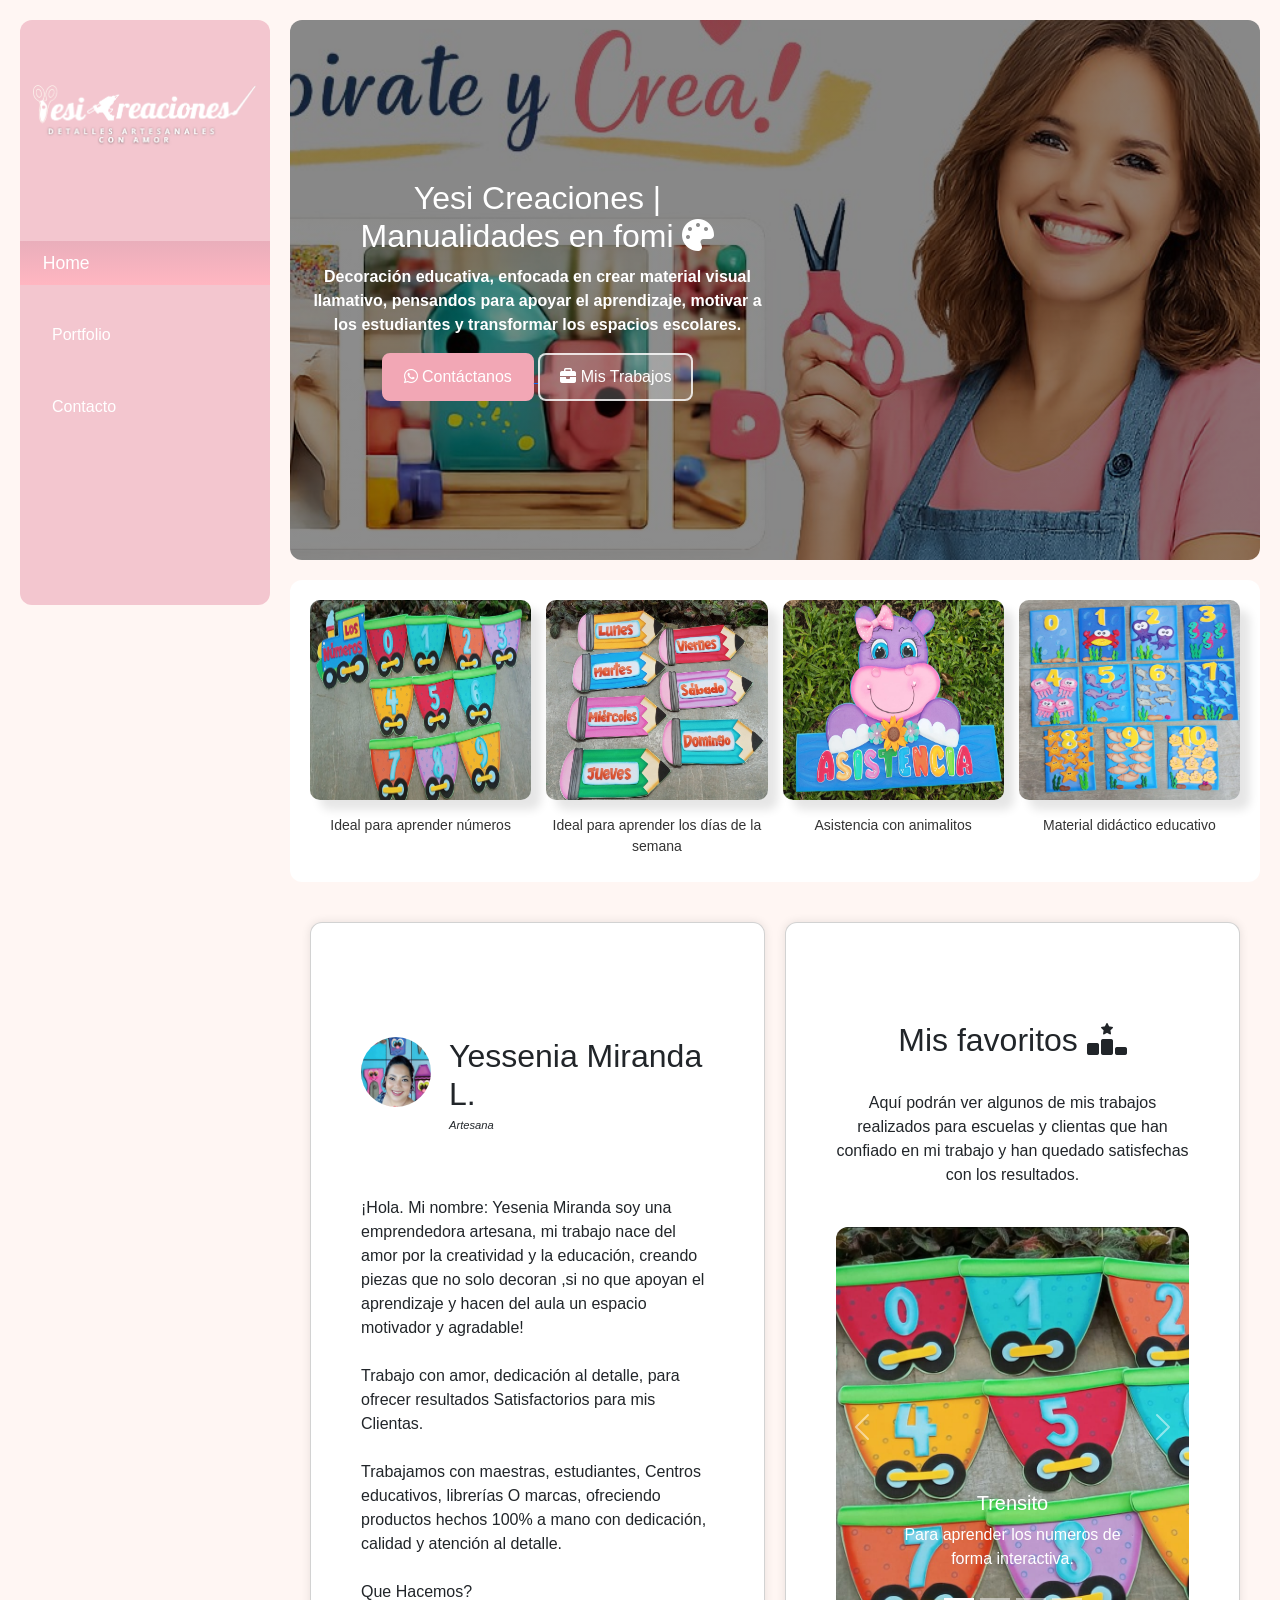
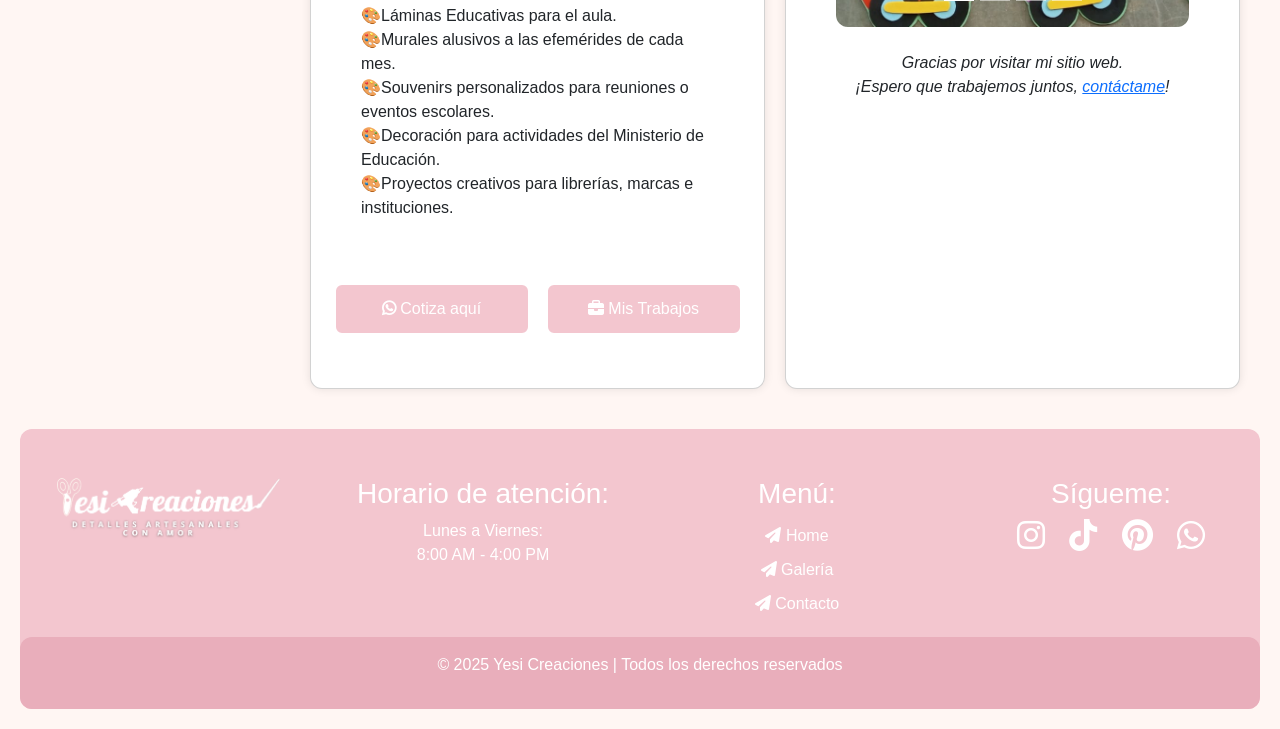
==== index.html @ a958a374 "actualizacion" ====
<!DOCTYPE html> <!-- tipo de documento HTML -->
<html lang="es"> <!-- idioma español -->

<head> <!-- cabecera dnd van los metadatos -->
    <meta charset="UTF-8" /> <!-- para definir la codificación de caracteres y use caracteres especiales -->
    <!-- metadatos para hacer la pagina responsive en dispositivos moviles -->
    <meta name="viewport" content="width=device-width, initial-scale=1.0" />
    <meta name="robots" content="index, follow" />
    <link rel="canonical" href="https://yesicreaciones.vercel.app/" />

    <!-- metadatos SEO description de la pagina para mejor posicionamiento en buscadores -->
    <meta name="description"
        content="Yesi Creaciones: manualidades en foami y decoración educativa hechas a mano en Panamá. Láminas didácticas, murales y piezas personalizadas para aulas y eventos." />

    <!-- meta para palabras clave de busqueda-->
    <meta name="keywords"
        content="manualidades en foami, decoración educativa, material didáctico, láminas escolares, murales escolares, souvenirs personalizados, artesanía Panamá, Yesi Creaciones" />

    <!-- meta para el autor de la pagina, importante para SEO y derechos de autor -->
    <!-- <meta name="author" content="Constructora Solís" /> -->

    <title>Yesi Creaciones | Servicios de Decoración y Manualidades</title> <!-- titulo de la pagina -->

    <!-- Open Graph -->
    <meta property="og:type" content="website" />
    <meta property="og:locale" content="es_PA" />
    <meta property="og:site_name" content="Yesi Creaciones" />
    <meta property="og:title" content="Yesi Creaciones | Servicios de Decoración y Manualidades" />
    <meta property="og:description" content="Yesi Creaciones: manualidades en foami y decoración educativa hechas a mano en Panamá. Láminas didácticas, murales y piezas personalizadas para aulas y eventos." />
    <meta property="og:url" content="https://yesicreaciones.vercel.app/" />
    <meta property="og:image" content="https://yesicreaciones.vercel.app/imgs/logoYessyCreaciones.png" />

    <!-- Twitter -->
    <meta name="twitter:card" content="summary_large_image" />
    <meta name="twitter:title" content="Yesi Creaciones | Servicios de Decoración y Manualidades" />
    <meta name="twitter:description" content="Yesi Creaciones: manualidades en foami y decoración educativa hechas a mano en Panamá. Láminas didácticas, murales y piezas personalizadas para aulas y eventos." />
    <meta name="twitter:image" content="https://yesicreaciones.vercel.app/imgs/logoYessyCreaciones.png" />

    <!-- LINK para poder usar BOOTSTRAP -->
    <link href="https://cdn.jsdelivr.net/npm/bootstrap@5.3.8/dist/css/bootstrap.min.css" rel="stylesheet"
        integrity="sha384-sRIl4kxILFvY47J16cr9ZwB07vP4J8+LH7qKQnuqkuIAvNWLzeN8tE5YBujZqJLB" crossorigin="anonymous" />


    <!-- LINK para poder usar ICONOS DE la pag FONT AWESOME -->
    <link rel="stylesheet" href="https://cdnjs.cloudflare.com/ajax/libs/font-awesome/6.5.1/css/all.min.css"
        integrity="sha512-DTOQO9RWCH3ppGqcWaEA1BIZOC6xxalwEsw9c2QQeAIftl+Vegovlnee1c9QX4TctnWMn13TZye+giMm8e2LwA=="
        crossorigin="anonymous" referrerpolicy="no-referrer" />

    <!-- LINK para conectar el archivo CSS externo -->
    <link rel="stylesheet" href="styles/index.css" />
</head>


<body> <!-- cuerpo de la pagina -->
    <div class="layout">

        <!-- menu -->
        <nav class="sidebar">
            <a class="logo" href="index.html">
                <img src="imgs/logoYessyCreaciones.png" alt="Logo de Yesi Creaciones" />
            </a>

            <!-- Botón hamburguesa (solo visible en móviles) -->
            <button class="menuToggle" aria-label="Abrir menú">
                <!-- spans vacios para icono de hamburguesa y jugar transformandolos en x cuando el menu esta desplegado -->
                <span></span>
                <span></span>
                <span></span>
            </button>

            <ul class="listaMenu">
                <a href="index.html" class="active">
                    <li>Home</li>
                </a>
                <a href="portfolio.html">
                    <li>Portfolio</li>
                </a>
                <a href="contacto.html">
                    <li>Contacto</li>
                </a>
            </ul>
        </nav> <!-- fin del menu -->

        <!-- encabezado principal del body-->
        <header class="hero">
            <div class="hero-text">
                <h1>Yesi Creaciones | Manualidades en fomi <i class="fa-solid fa-palette"></i></h1>
                <p>Decoración educativa, enfocada en crear material visual llamativo, pensandos para apoyar el
                    aprendizaje, motivar a los estudiantes y transformar los espacios escolares.</p>

                <a href="https://wa.me/50763247221?text=Hola%20Yesi%20Creaciones%2C%20me%20gustar%C3%ADa%20cotizar%20un%20trabajo"
                    target="_blank" rel="noopener">
                    <button class="btn1 btn-lg">
                        <i class="fa-brands fa-whatsapp"></i> Contáctanos
                    </button>
                </a>
                <a href="portfolio.html">
                    <button class="btn2 btn-lg btn-lg">
                        <i class="fa-solid fa-briefcase"></i> Mis Trabajos
                    </button>
                </a>

            </div>

        </header> <!-- fin del encabezado principal -->

        <!-- contenido principal del body-->
        <main class="main">
            <!-- el loading lazy es para cargar las imágenes de manera diferida, mejorando el rendimiento de la página -->
            <figure>
                <img src="imgs/imgHero1.jpg" alt="Manualidad para aprender numeros" loading="lazy" />
                <figcaption>Ideal para aprender números</figcaption>
            </figure>
            <figure>
                <img src="imgs/imgHero2.jpg" alt="Manualidad con los dias de la semana" loading="lazy" />
                <figcaption>Ideal para aprender los días de la semana</figcaption>
            </figure>
            <figure>
                <img src="imgs/imgHero3.jpg" alt="Manualidad de asistencia" loading="lazy" />
                <figcaption>Asistencia con animalitos</figcaption>
            </figure>
            <figure>
                <img src="imgs/imgHero5.png" alt="Manualidad para aprender numeros" loading="lazy" />
                <figcaption>Material didáctico educativo</figcaption>
            </figure>
        </main>
        <!-- fin del contenido principal -->

        <!-- sección de tarjetas -->
        <section class="cards">
            <div class="card">
                <h2 class="titulo-foto">
                    <img class="img-titulo" src="imgs/fotoYesenia.png" alt="Foto de Julio Miranda Lopez" />
                    <div>
                        Yessenia Miranda L.<br>
                        <em>Artesana</em>
                    </div>
                </h2>

                <p class="parrafo-principal">
                    ¡Hola. Mi nombre: Yesenia Miranda soy una emprendedora artesana, mi trabajo nace del amor por la
                    creatividad y la educación, creando piezas que no solo decoran ,si no que apoyan el aprendizaje y
                    hacen del aula un espacio motivador y agradable! <br> <br>

                    Trabajo con amor, dedicación al detalle, para ofrecer resultados Satisfactorios para mis
                    Clientas.<br><br>
                    Trabajamos con maestras, estudiantes,
                    Centros educativos, librerías O marcas, ofreciendo productos hechos 100% a mano con dedicación,
                    calidad y atención al detalle. <br> <br>

                    Que Hacemos? <br>
                    🎨Láminas Educativas para el aula.
                    <br>
                    🎨Murales alusivos a las efemérides de cada mes.
                    <br>
                    🎨Souvenirs personalizados para reuniones o eventos escolares.
                    <br>
                    🎨Decoración para actividades del Ministerio de Educación.
                    <br>
                    🎨Proyectos creativos para librerías, marcas e instituciones. <br><br>
                </p>

                <div class="botones-card">
                    <a href="https://wa.me/50763247221?text=Hola%20Yesi%20Creaciones%2C%20me%20gustar%C3%ADa%20cotizar%20un%20trabajo"
                        target="_blank" rel="noopener">
                        <button class="btn btn-md">
                            <i class="fa-solid fa-brands fa-whatsapp"></i> Cotiza aquí
                        </button>
                    </a>
                    <a href="portfolio.html">
                        <button class="btn btn-md">
                            <i class="fa-solid fa-briefcase"></i> Mis Trabajos
                        </button>
                    </a>
                </div>
            </div>

            <div class="card">
                <br><br>
                <h2>Mis favoritos <i class="fa-solid fa-ranking-star"></i></h2><br>
                <p>
                    Aquí podrán ver algunos de mis trabajos realizados para escuelas y
                    clientas que han confiado en mi trabajo y han quedado satisfechas con los resultados.
                </p>
                <br>
                <div id="carouselExampleCaptions" class="carousel slide">
                    <div class="carousel-indicators">
                        <button type="button" data-bs-target="#carouselExampleCaptions" data-bs-slide-to="0"
                            class="active" aria-current="true" aria-label="Slide 1"></button>
                        <button type="button" data-bs-target="#carouselExampleCaptions" data-bs-slide-to="1"
                            aria-label="Slide 2"></button>
                        <button type="button" data-bs-target="#carouselExampleCaptions" data-bs-slide-to="2"
                            aria-label="Slide 3"></button>
                        <button type="button" data-bs-target="#carouselExampleCaptions" data-bs-slide-to="3"
                            aria-label="Slide 4"></button>
                    </div>
                    <div class="carousel-inner">
                        <div class="carousel-item active">
                            <img src="imgs/imgHero1.jpg" class="d-block w-100" alt="...">
                            <div class="carousel-caption d-none d-md-block">
                                <h5>Trensito</h5>
                                <p>Para aprender los numeros de forma interactiva.</p>
                            </div>
                        </div>
                        <div class="carousel-item">
                            <img src="imgs/Manualidad-Sirenita-Asistencia.png" class="d-block w-100" alt="...">
                            <div class="carousel-caption d-none d-md-block">
                                <h5>Asistencia</h5>
                                <p>Para llevar el control de asistencia de manera divertida.</p>
                            </div>
                        </div>
                        <div class="carousel-item">
                            <img src="imgs/Manualidad-Cumpleaños-Oso.png" class="d-block w-100" alt="...">
                            <div class="carousel-caption d-none d-md-block">
                                <h5>Cumpleaños</h5>
                                <p>Manualidades para fiestas infantiles.</p>
                            </div>
                        </div>
                        <div class="carousel-item">
                            <img src="imgs/Manualidad-Numeros-100-1000.png" class="d-block w-100" alt="...">
                            <div class="carousel-caption d-none d-md-block">
                                <h5>Números</h5>
                                <p>Para aprender los números de forma divertida.</p>
                            </div>
                        </div>
                    </div>
                    <button class="carousel-control-prev" type="button" data-bs-target="#carouselExampleCaptions"
                        data-bs-slide="prev">
                        <span class="carousel-control-prev-icon" aria-hidden="true"></span>
                        <span class="visually-hidden">Previous</span>
                    </button>
                    <button class="carousel-control-next" type="button" data-bs-target="#carouselExampleCaptions"
                        data-bs-slide="next">
                        <span class="carousel-control-next-icon" aria-hidden="true"></span>
                        <span class="visually-hidden">Next</span>
                    </button>
                </div>
                <br>
                <p class="gracias">Gracias por visitar mi sitio web. <br>
                    ¡Espero que trabajemos juntos, <a href="https://wa.me/50763247221?text=Hola%20Yesi%20Creaciones%2C%20me%20gustar%C3%ADa%20cotizar%20un%20trabajo"
                        target="_blank" rel="noopener">contáctame</a>!</p>
            </div>

        </section> <!-- fin de la sección de tarjetas -->


        <!-- footer de la pagina -->
        <footer class="footer">
            <div class="logoFooter">
                <img src="imgs/logoYessyCreaciones.png" alt="Logo de Yesi Creaciones" />
            </div>

            <div class="menuFooter">
                <h3>Menú:</h3>
                <a href="index.html"><i class="fa-solid fa-paper-plane"></i> Home</a>
                <a href="galeria.html"><i class="fa-solid fa-paper-plane"></i> Galería</a>
                <a href="contacto.html"><i class="fa-solid fa-paper-plane"></i> Contacto</a>
            </div>

            <div class="horarioFooter">
                <h3>Horario de atención:</h3>
                <p>Lunes a Viernes: <br>8:00 AM - 4:00 PM</p>
            </div>

            <div class="socialFooter">
                <h3>Sígueme:</h3>
                <a href="https://www.instagram.com/yesicreaciones84" target="_blank"><i class="fa-brands fa-instagram fa-2x"></i></a>

                <a href="https://www.tiktok.com/@yesicreaciones84" target="_blank"><i class="fa-brands fa-tiktok fa-2x"></i></a>



                <a href="https://www.pinterest.com/yesemiranda84" target="_blank"> <i class="fa-brands fa-pinterest fa-2x"></i></a>

                <a href="https://wa.me/50763247221?text=Hola%20Yesi%20Creaciones%2C%20me%20gustar%C3%ADa%20cotizar%20un%20trabajo"
                    target="_blank" rel="noopener"><i class="fa-brands fa-whatsapp fa-2x"></i></a>
            </div>

            <div class="copyrightFooter">
                <p>© 2025 Yesi Creaciones | Todos los derechos reservados</p>
            </div>
        </footer>

    </div> <!-- fin del layout -->

    <!-- este es el enlace al script del menú hamburguesa -->
    <script src="scripts/menuHamb.js"></script>

    <!-- Scrip para poder usar BOOTSTRAP -->
    <script src="https://cdn.jsdelivr.net/npm/bootstrap@5.3.8/dist/js/bootstrap.bundle.min.js"
        integrity="sha384-FKyoEForCGlyvwx9Hj09JcYn3nv7wiPVlz7YYwJrWVcXK/BmnVDxM+D2scQbITxI"
        crossorigin="anonymous"></script>
</body>

</html>
---- styles/index.css ----
:root {
    --background-color-hover: #e9aebb;
    --font-color: #333333;
    --font-color2: #ffffff;
    --nav-background-color: #f3c6cf;
    --background-color: #fff6f3;
    --btn-color: #f2a7b5;
}

* {
    box-sizing: border-box; /* incluyo el padding y border en el tamaño total de los elementos */
}

body {
    margin: 0; /* elimino el margen externo de todos los elementos */
    padding: 0; /* elimino el relleno interno de todos los elementos */
    font-family: Arial, sans-serif; /* establezco una fuente legible para todo el sitio */
    background: var(--background-color); /* color de fondo claro para todo el sitio */
}

.layout {
    display: grid; /* utilizo grid layout para organizar el contenido */
    grid-template-columns: 250px 1fr; /* aqui el digo que la primera columna es de 250px y la segunda toma el resto */
    grid-template-rows: 350px auto auto auto; /* filas con alturas automáticas */
    grid-template-areas: 
        "sidebar hero"
        "sidebar hero"
        "sidebar main"
        ". cards"
        "footer footer";
    min-height: 100vh; /* aseguro que el layout ocupe al menos toda la altura de la ventana */
    gap: 20px; /* espacio entre las áreas del grid */
    padding: 20px; /* espacio interno alrededor del layout */
    box-sizing: border-box; /* incluyo el padding en el tamaño total del layout */
}

.logo img {
    width: 14rem; /* ancho del logo */
    display: block; /* lo hago un elemento de bloque para que respete el margin auto */
    margin: 4rem auto; /* centro el logo horizontalmente */
    transition: all 0.3s ease; /* transición suave para cualquier cambio */
}
.logo img:hover {
    transform: scale(1.1); /* efecto de zoom al pasar el cursor */
    transition: transform 0.3s ease; /* transición suave para el efecto */
}

.sidebar {
    grid-area: sidebar; /* asigno el área del grid para el menú */
    position: sticky; /* hago que el menú sea sticky */
    top: 0; /* distancia desde la parte superior cuando es sticky */
    z-index: 1000; /* z-index alto para que quede por encima de otros elementos */
    background: var(--nav-background-color); /* color de fondo oscuro para el menú */
    color: var(--font-color); /* color de fuente claro para el menú */
    border-radius: 12px; /* bordes redondeados */
    align-items: stretch; /* centro verticalmente los elementos */
    overflow: hidden; /* oculto cualquier desbordamiento */
    display: flex;
    flex-direction: column;
    height: 65vh;
}
.sidebar ul {
    list-style: none; /* elimino los puntos de la lista */
    padding: 0; /* elimino el padding por defecto */
}
.sidebar ul li {
    margin: 1rem 0; /* espacio entre los elementos de la lista */
    cursor: pointer; /* cambio el cursor para indicar que es interactivo */
    padding: 0.5rem 1rem 0.5rem 2rem; /* espacio a la izquierda para separar el texto del borde */
    margin: 2rem 0; /* espacio entre los elementos de la lista */
    transition: all 0.3s ease; /* transición suave para los efectos hover */
}
.sidebar ul a {
    text-decoration: none; /* elimino el subrayado de los enlaces */
    color: var(--font-color2); /* color de fuente claro para los enlaces */
    display: block; /* hago que el enlace ocupe todo el espacio del li */
}   
.sidebar ul li:hover, .sidebar ul a.active li {
    background: linear-gradient(to bottom, #e9aebb, #ffb6c1); /* cambio de fondo al pasar el cursor o si es el enlace activo */
    transform: scale(1.1); /* efecto de zoom al pasar el cursor */
}


/* ===MENU HAMBURGUESA PARA MOVILES === */
.menuToggle {
    display: none; /* oculto el boton por defecto */
    flex-direction: column; /* organizo los spans en columna */
    justify-content: space-around; /* distribuyo los spans con espacio entre ellos */
    width: 30px; /* ancho del boton */
    height: 25px; /* alto del boton */
    background: transparent; /* le aplico fondo transparente para que no se vea */
    border: none; /* sin borde */
    cursor: pointer; /* cursor de mano */
    padding: 0; /* sin padding */
    z-index: 1100; /* z-index alto para que quede por encima de otros elementos */
}

.menuToggle span {
    width: 100%; /* ancho completo de cada span */
    height: 3px; /* alto de cada span */
    background: var(--font-color2); /* color blanco para que se vea en fondo oscuro */
    border-radius: 10px; /* bordes redondeados */
    transition: all 0.3s ease; /* transicion suave para las transformaciones */
}

/* selecciono el primer span dentro del menuToggle cuando tiene la clase active */
.menuToggle.active span:nth-child(1) { 
    /* aqui le digo que rote ese span para formar una parte de la x */
    transform: rotate(45deg) translate(5px, 5px); /* rotacion y traslacion del primer span */
}

/* selecciono el segundo span dentro del menuToggle cuando tiene la clase active */
.menuToggle.active span:nth-child(2) {
    /* aqui le digo que oculte ese span para transformarlo en una X */
    opacity: 0; /* oculto el segundo span */
}

/* selecciono el tercer span dentro del menuToggle cuando tiene la clase active */
.menuToggle.active span:nth-child(3) {
    /* aqui le digo que rote ese span cruzarlo con el primer span y transformarlo en una X */
    transform: rotate(-45deg) translate(7px, -7px); /* rotacion y traslacion del tercer span */
}
/* === FIN MENU HAMBURGUESA PARA MOVILES === */


.hero {
    grid-area: hero;
    /* Fondo con overlay para legibilidad */
    background: linear-gradient(rgba(0,0,0,0.45), rgba(0,0,0,0.45)), url("../imgs/imgHero4.jpeg");
    background-attachment: fixed; /* para que la img de fondo no se mueva al hacer scroll */
    background-position: center;
    background-size: cover;
    background-repeat: no-repeat;
    border-radius: 12px;
    padding: 20px;
    display: grid;
    grid-template-columns: 1fr 1fr;
    grid-template-areas: 
        "text person";
    align-items: center;
    gap: 20px;
    color: #ffffff;
    font-weight: bold;
    height: 60vh;
}

.hero-text {
    grid-area: text;
    text-align: center;
}

.hero-text h1 {
    margin: 0 0 10px;
    font-size: 32px;
    text-align: center;
}

.hero-person {
    grid-area: person;
    text-align: center;
}
.hero-person img {
    border-radius: 12px;
    height: auto;
}

.hero-person img {
    max-width: 80%;
    height: auto;
}
.btn1 {
    background-color: var(--btn-color);
    color: var(--font-color2);
    border: 2px solid var(--btn-color);
    padding: 10px 20px;
    border-radius: 8px;
    font-size: 16px;
    cursor: pointer;
    transition: background-color 0.3s ease, border-color 0.3s ease, color 0.3s ease, transform 0.3s ease;
    text-decoration: none;
}
.btn1  a {
    text-decoration: none;
}
.btn1:hover {
    background-color: rgba(255, 255, 255, 0.2);
    border: 2px solid rgba(255, 255, 255, 0.8);
    transform: scale(1.05);
    color: var(--font-color2);
}
.btn2 {
    background-color: rgba(255, 255, 255, 0.2);
    border: 2px solid rgba(255, 255, 255, 0.8);
    color: var(--font-color2);
    padding: 10px 20px;
    border-radius: 8px;
    font-size: 16px;
    cursor: pointer;
    transition: background-color 0.3s ease, border-color 0.3s ease, color 0.3s ease, transform 0.3s ease;
}
.btn2  a {
    text-decoration: none;
}
.btn2:hover {
    background-color: var(--btn-color);
    border: 2px solid var(--btn-color);
    transform: scale(1.05);
    color: var(--font-color2);
}

.main {
    grid-area: main;
    background: white;
    padding: 20px;
    border-radius: 12px;
    display: grid;
    grid-template-columns: repeat(auto-fit, minmax(150px, 1fr));
    gap: 15px;
}

.main figure {
    margin: 0;
    display: flex;
    flex-direction: column;
    align-items: center;
    text-align: center;
}

.main figure img {
    width: 100%;
    height: 200px;
    border-radius: 10px;
    box-shadow: 10px 10px 10px rgba(0, 0, 0, 0.1);
    margin-bottom: 10px;
}

.main figure figcaption {
    color: var(--font-color);
    font-size: 14px;
    font-weight: 500;
    padding: 5px;
}

.cards {
    grid-area: cards;
    display: grid;
    grid-template-columns: repeat(auto-fit, minmax(250px, 1fr));
    gap: 20px;
    padding: 20px;
}

.card {
    background: #ffffff;
    padding: 50px;
    border-radius: 12px;
    box-shadow: 0 0 10px rgba(0, 0, 0, 0.1);
    display: flex;
    text-align: center;
}

.parrafo-principal{
    text-align: start;
}
.botones-card{
    margin-top: 20px;
    display: flex;
    justify-content: center;
    gap: 10px;
}

/* contenedor del titulo, la img y slogan */
.titulo-foto {
    display: flex; /* para centrar el titulo */
    justify-content: center; /* centra el contenido horizontalmente */
    align-content: center; /* centra el contenido verticalmente */
    gap: 3px; /* espacio entre la img y el titulo */
    margin: 4rem auto 4rem auto; /* margen superior e inferior */
    border-bottom: none;
}

/* contenedor del titulo y eslogan */
.titulo-foto div {
    display: flex; /* para centrar el titulo */
    flex-direction: column; /* para que el titulo y el em esten en columna */
    text-align: left; /* centra el contenido horizontalmente */
}

/* eslogan del titulo */
.titulo-foto em {
    font-size: 0.7rem; /* tamaño del em */
    margin-top: 0.3125rem; /* margen superior */
}   

/* img del titulo */
.img-titulo {
    width: 4.375rem; /* ancho de la img */
    height: 4.375rem; /* altura automatico */
    margin-right: 0.9375rem; /* margen derecho */
    border-radius: 50%; /* hace la img circular */
    border: 2px solid var(--color-nav-fondo); /* borde de la img */
}


.btn{
    background-color: var(--nav-background-color);
    color: var(--font-color2);
    border: 2px solid var(--nav-background-color);
    padding: 10px 20px;
    margin: 5px;
    width: 12rem;
}
.btn:hover {
    background-color: var(--background-color-hover);
    border: 2px solid var(--background-color-hover);
    color: var(--font-color2);
}

.carousel-inner img {
    border-radius: 12px;
    height: 990px;
    max-height: 400px;
    object-fit: cover;
    width: 100%;
}

.gracias {
    text-align: center;
    font-style: italic;
}

.footer {
    grid-area: footer;
    display: grid; /* utilizo grid layout para organizar el contenido */
    grid-template-columns: 1fr 1fr 1fr 1fr; /* aqui el digo que la primera columna es de 250px y la segunda toma el resto */
    grid-template-rows: auto auto; /* filas con alturas automáticas */
    grid-template-areas: 
        "logoFooter horarioFooter menuFooter socialFooter"
        "copyrightFooter copyrightFooter copyrightFooter copyrightFooter";
    gap: 1rem; /* espacio entre las áreas del grid */
    box-sizing: border-box; /* incluyo el padding en el tamaño total del layout */
    background-color: var(--nav-background-color);
    color: var(--font-color2);
    border-radius: 12px;
    width: 100%;
}

.logoFooter {
    grid-area: logoFooter;
    text-align: center;
}
.logoFooter img {
    margin-top: 3rem;
    width: 14rem;
}
.horarioFooter {
    grid-area: horarioFooter;
    text-align: center;
    margin-top: 3rem;
}
.menuFooter {
    display: flex;
    flex-direction: column;
    grid-area: menuFooter;
    text-align: center;
    margin-top: 3rem;
    transition: all 0.3s ease;
}
.menuFooter a {
    color: var(--font-color2);
    text-decoration: none;
    margin: 5px 0;
    transition: all 0.3s ease;
}
.menuFooter a:hover, .menuFooter a:focus {
    color: var(--background-color-hover);
    text-decoration: underline;
    transform: scale(1.1);
}

.socialFooter {
    grid-area: socialFooter;
    text-align: center;
    margin-top: 3rem;
    transition: all 0.3s ease;
}
.socialFooter a {
    color: var(--font-color2);
    margin: 0 10px;
    font-size: 1rem;
    transition: all 0.3s ease;
    display: inline-block;
}
.socialFooter a:hover, .socialFooter a:focus {
    color: var(--background-color-hover);
    transform: scale(1.2);
}
.copyrightFooter {
    grid-area: copyrightFooter;
    text-align: center;
    padding: 1rem;
    background: var(--background-color-hover);
    color: white;
    border-radius: 12px;
    font-size: 16px;
    object-fit: contain;
}



@media (max-width: 600px) {

    /* * {
        outline: 1px solid red;
    } */
    body {
        box-sizing: border-box;
        margin: 0;
    }

    .layout {
        grid-template-columns: 1fr;
        grid-template-rows: auto auto auto auto;
        grid-template-areas:
        "sidebar"
        "hero"
        "main"
        "cards"
        "footer";
        box-sizing: border-box;
        padding: 6px;
        gap: 10px;
    }

    .hero {
        grid-template-columns: 1fr;
        grid-template-areas:
        "text"
        "person";
        height: auto;
    }

    .hero-person img {
        max-width: 360px;
    }

    /* sidebar en mobile */
    .sidebar {
        flex-direction: column;
        justify-content: flex-start;
        align-items: center;
        position: sticky;
        top: 0;
        left: 200px;
        padding: 20px 15px;
        overflow: hidden;
        min-height: 120px;
        z-index: 1200;
        width: 100%;
        height: fit-content;
        border-radius: 20px;
    }

    .sidebar .logo {
        width: 100%;
        text-align: center;
        margin-bottom: 0;
        padding: 0;
        flex-shrink: 0;
    }

    .sidebar .logo img {
        width: 18rem;
    }
    .sidebar ul li:hover, .sidebar ul a.active li {
        background: linear-gradient(to bottom, #e9aebb, #ffb6c1); /* cambio de fondo al pasar el cursor o si es el enlace activo */
        transform: none; /* efecto de zoom al pasar el cursor */
    }


    /* mostrar botón hamburguesa en móvil */
    .menuToggle {
        display: flex; /* display flex para que se comporte como flexbox */
        position: absolute;
        bottom: 20px;
        right: 15px;
        flex-shrink: 0;
    }
    
    .sidebar .listaMenu {
        display: none; /* ocultar el menú por defecto */
        position: fixed; /* usar fixed para que se abra desde el viewport */
        top: 245px; /* posición desde la parte superior */
        left: 200px; /* alineado a la izquierda */
        width: 100%; /* ancho completo */
        background: var(--nav-background-color); /* mismo color de fondo que el sidebar */
        z-index: 1100; /* z-index alto para que quede por encima de otros elementos */
        padding: 10px 0; /* padding vertical */
        flex-direction: column; /* organizar items en columna */
        list-style: none;
        margin: 0;
        max-height: calc(100vh - 130px);
        overflow-y: auto;
        border-radius: 0 0 20px 20px; /* bordes redondeados solo en la parte inferior */
    }

    .sidebar .listaMenu li {
        margin: 0;
        padding: 15px 20px;
        width: 100%;
        text-align: left;
        border-bottom: 1px solid rgba(255, 255, 255, 0.1);
    }

    .sidebar .listaMenu a {
        text-decoration: none;
        color: var(--font-color2);
        display: block;
        width: 100%;
    }

    .sidebar .listaMenu a.active li {
        background: var(--background-color-hover);
    }

    .sidebar .listaMenu.active {
        display: flex; /* mostrar el menú cuando tiene la clase active */
    }

    .botones-card {
        flex-direction: column;
    }

    .carousel-inner img {
        height: 250px;
        max-height: 250px;
    }
    .footer {
        grid-template-columns: 1fr;
        grid-template-areas:
            "logoFooter"
            "horarioFooter"
            "menuFooter"
            "socialFooter"
            "."
            "copyrightFooter";
        font-size: 14px;
        width: 100%;
    }
}
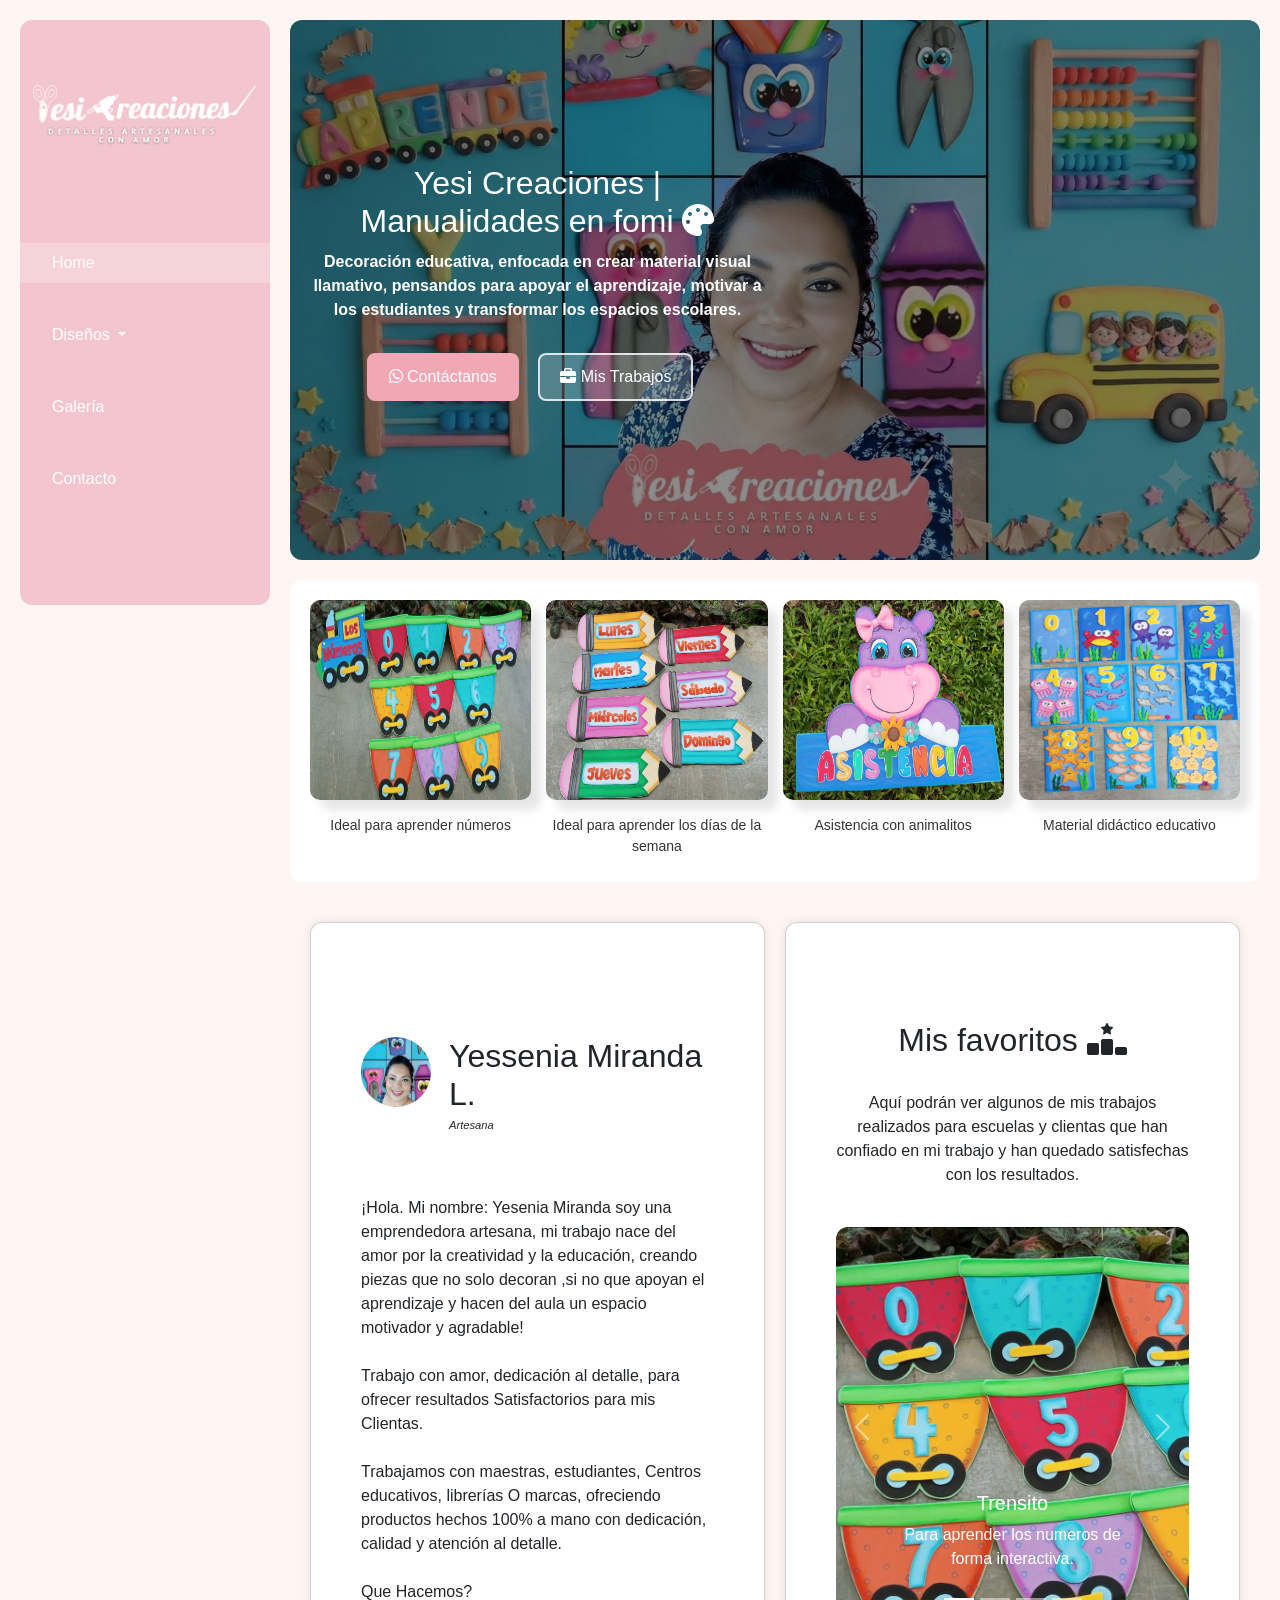
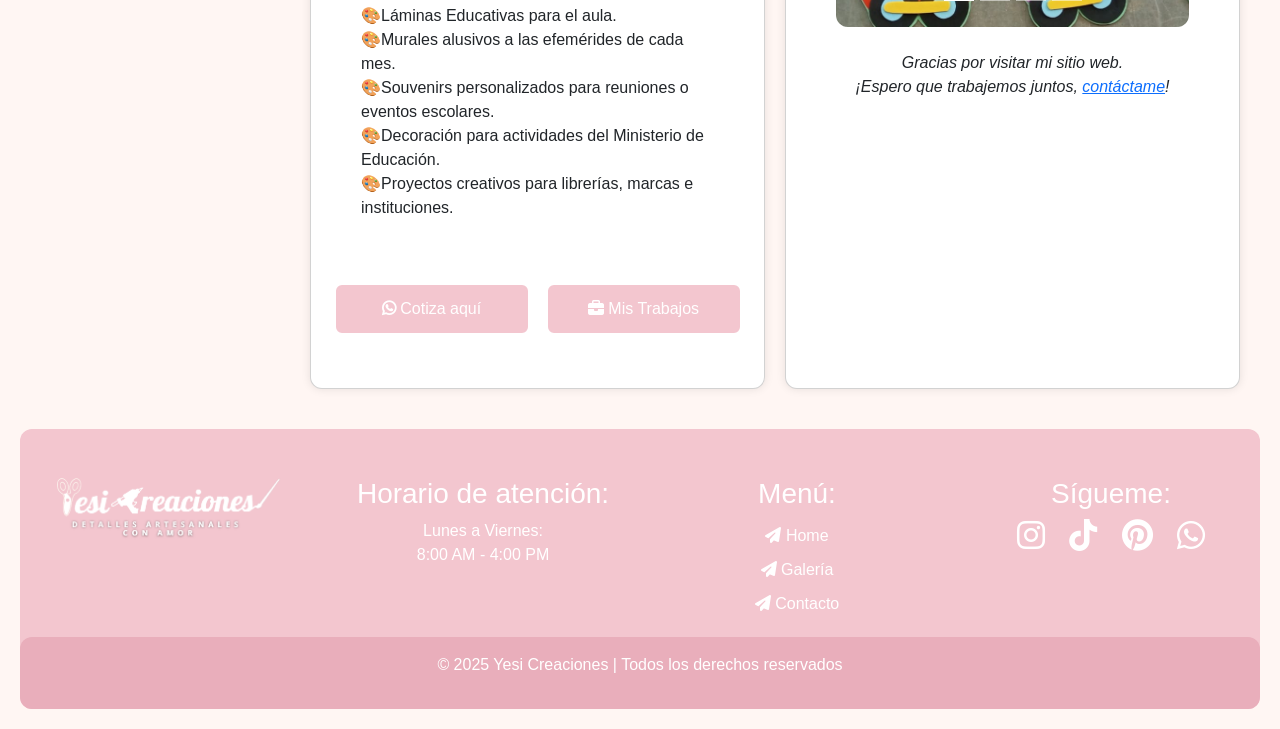
==== commit 876af3dc: "modificaciones varias y refactorizacion de imgs" ====
--- a/index.html
+++ b/index.html
@@ -15,6 +15,9 @@
     <!-- meta para palabras clave de busqueda-->
     <meta name="keywords"
         content="manualidades en foami, decoración educativa, material didáctico, láminas escolares, murales escolares, souvenirs personalizados, artesanía Panamá, Yesi Creaciones" />
+
+    <!-- meta para verificación de google search console -->
+    <meta name="google-site-verification" content="_dvW09CGNY9f2H84BRefObNhKRBU3-wK1FmFweGNePY" />
 
     <!-- meta para el autor de la pagina, importante para SEO y derechos de autor -->
     <!-- <meta name="author" content="Constructora Solís" /> -->
@@ -72,9 +75,26 @@
                 <a href="index.html" class="active">
                     <li>Home</li>
                 </a>
-                <a href="portfolio.html">
-                    <li>Portfolio</li>
-                </a>
+                
+                <li class="nav-item dropdown">
+                    <a class="nav-link dropdown-toggle" href="#" role="button" data-bs-toggle="dropdown" aria-expanded="false">
+                        Diseños
+                    </a>
+                    <ul class="dropdown-menu">
+                        <li><a class="dropdown-item" href="asistencia.html">Asistencia</a></li>
+                        <li><a class="dropdown-item" href="cumpleanos.html">Cumpleaños</a></li>
+                        <li><a class="dropdown-item" href="dias-semana.html">Días de la Semana</a></li>
+                        <li><a class="dropdown-item" href="palabras-magicas.html">Palabras Mágicas</a></li>
+                        <li><a class="dropdown-item" href="abecedario.html">Abecedario</a></li>
+                        <li><a class="dropdown-item" href="numeros.html">Números</a></li>
+                        <li><a class="dropdown-item" href="vocales.html">Vocales</a></li>
+                    </ul>
+                </li>
+    
+                <a href="galeria.html">
+                    <li>Galería</li>
+                </a>
+
                 <a href="contacto.html">
                     <li>Contacto</li>
                 </a>
@@ -94,7 +114,7 @@
                         <i class="fa-brands fa-whatsapp"></i> Contáctanos
                     </button>
                 </a>
-                <a href="portfolio.html">
+                <a href="galeria.html">
                     <button class="btn2 btn-lg btn-lg">
                         <i class="fa-solid fa-briefcase"></i> Mis Trabajos
                     </button>
@@ -106,23 +126,34 @@
 
         <!-- contenido principal del body-->
         <main class="main">
-            <!-- el loading lazy es para cargar las imágenes de manera diferida, mejorando el rendimiento de la página -->
-            <figure>
-                <img src="imgs/imgHero1.jpg" alt="Manualidad para aprender numeros" loading="lazy" />
-                <figcaption>Ideal para aprender números</figcaption>
-            </figure>
-            <figure>
-                <img src="imgs/imgHero2.jpg" alt="Manualidad con los dias de la semana" loading="lazy" />
-                <figcaption>Ideal para aprender los días de la semana</figcaption>
-            </figure>
-            <figure>
-                <img src="imgs/imgHero3.jpg" alt="Manualidad de asistencia" loading="lazy" />
-                <figcaption>Asistencia con animalitos</figcaption>
-            </figure>
-            <figure>
-                <img src="imgs/imgHero5.png" alt="Manualidad para aprender numeros" loading="lazy" />
-                <figcaption>Material didáctico educativo</figcaption>
-            </figure>
+            <a href="numeros.html#trencito">
+                <!-- el loading lazy es para cargar las imágenes de manera diferida, mejorando el rendimiento de la página -->
+                <figure>
+                    <img src="imgs/imgHero1.jpg" alt="Manualidad para aprender numeros" loading="lazy" />
+                    <figcaption>Ideal para aprender números</figcaption>
+                </figure>
+            </a>
+              
+            <a href="dias-semana.html#lapices">
+                <figure>
+                    <img src="imgs/imgHero2.jpg" alt="Manualidad con los dias de la semana" loading="lazy" />
+                    <figcaption>Ideal para aprender los días de la semana</figcaption>
+                </figure>
+            </a>
+
+            <a href="asistencia.html#hipopotamo">
+                <figure>
+                    <img src="imgs/imgHero3.jpg" alt="Manualidad de asistencia" loading="lazy" />
+                    <figcaption>Asistencia con animalitos</figcaption>
+                </figure>
+            </a>
+
+            <a href="numeros.html#mar">
+                <figure>
+                    <img src="imgs/imgHero5.png" alt="Manualidad para aprender numeros" loading="lazy" />
+                    <figcaption>Material didáctico educativo</figcaption>
+                </figure>
+            </a>
         </main>
         <!-- fin del contenido principal -->
 
@@ -167,7 +198,7 @@
                             <i class="fa-solid fa-brands fa-whatsapp"></i> Cotiza aquí
                         </button>
                     </a>
-                    <a href="portfolio.html">
+                    <a href="galeria.html">
                         <button class="btn btn-md">
                             <i class="fa-solid fa-briefcase"></i> Mis Trabajos
                         </button>
@@ -283,6 +314,11 @@
 
     </div> <!-- fin del layout -->
 
+    <!-- Botón volver arriba -->
+    <a href="#" class="scroll-top" aria-label="Volver arriba">
+        <i class="fa-solid fa-chevron-up"></i>
+    </a>
+
     <!-- este es el enlace al script del menú hamburguesa -->
     <script src="scripts/menuHamb.js"></script>
 
--- a/styles/index.css
+++ b/styles/index.css
@@ -41,7 +41,7 @@
     transition: all 0.3s ease; /* transición suave para cualquier cambio */
 }
 .logo img:hover {
-    transform: scale(1.1); /* efecto de zoom al pasar el cursor */
+    transform: scale(1.05); /* efecto de zoom al pasar el cursor */
     transition: transform 0.3s ease; /* transición suave para el efecto */
 }
 
@@ -54,7 +54,7 @@
     color: var(--font-color); /* color de fuente claro para el menú */
     border-radius: 12px; /* bordes redondeados */
     align-items: stretch; /* centro verticalmente los elementos */
-    overflow: hidden; /* oculto cualquier desbordamiento */
+    overflow: visible; /* permitir que el dropdown se desborde */
     display: flex;
     flex-direction: column;
     height: 65vh;
@@ -75,10 +75,45 @@
     color: var(--font-color2); /* color de fuente claro para los enlaces */
     display: block; /* hago que el enlace ocupe todo el espacio del li */
 }   
-.sidebar ul li:hover, .sidebar ul a.active li {
-    background: linear-gradient(to bottom, #e9aebb, #ffb6c1); /* cambio de fondo al pasar el cursor o si es el enlace activo */
-    transform: scale(1.1); /* efecto de zoom al pasar el cursor */
-}
+.sidebar ul li:not(.dropdown-menu li):hover, .sidebar ul a.active li {
+    background: rgba(255, 255, 255, 0.2); /* cambio de fondo al pasar el cursor o si es el enlace activo */
+}
+
+/* ===DROPDOWN DISEÑOS === */
+.sidebar .nav-item.dropdown {
+    position: relative;
+}
+.sidebar .dropdown-toggle {
+    color: var(--font-color2) !important;
+}
+.sidebar .dropdown-toggle:hover,
+.sidebar .dropdown-toggle:focus,
+.sidebar .dropdown-toggle:active,
+.sidebar .dropdown-toggle.show {
+    color: var(--font-color2) !important;
+    background: rgba(255, 255, 255, 0.2);
+}
+.sidebar .dropdown-menu {
+    background: var(--nav-background-color);
+    border: none;
+    border-radius: 8px;
+    padding: 0.5rem 0;
+    min-width: 100%;
+}
+.sidebar .dropdown-menu li {
+    margin: 0;
+    padding: 0;
+}
+.sidebar .dropdown-menu a {
+    color: var(--font-color2);
+    padding: 0.5rem 1.5rem;
+}
+.sidebar .dropdown-menu a:hover,
+.sidebar .dropdown-menu a:focus {
+    background: rgba(255, 255, 255, 0.2);
+    outline: none;
+}
+/* ===FIN DROPDOWN DISEÑOS === */
 
 
 /* ===MENU HAMBURGUESA PARA MOVILES === */
@@ -126,9 +161,9 @@
 .hero {
     grid-area: hero;
     /* Fondo con overlay para legibilidad */
-    background: linear-gradient(rgba(0,0,0,0.45), rgba(0,0,0,0.45)), url("../imgs/imgHero4.jpeg");
-    background-attachment: fixed; /* para que la img de fondo no se mueva al hacer scroll */
-    background-position: center;
+    background: linear-gradient(rgba(0,0,0,0.45), rgba(0,0,0,0.45)), url("../imgs/heroYee.jpeg");
+    /* background-attachment: fixed; para que la img de fondo no se mueva al hacer scroll */
+    /* background-position: center; */
     background-size: cover;
     background-repeat: no-repeat;
     border-radius: 12px;
@@ -196,6 +231,7 @@
     border-radius: 8px;
     font-size: 16px;
     cursor: pointer;
+    margin: 15px;
     transition: background-color 0.3s ease, border-color 0.3s ease, color 0.3s ease, transform 0.3s ease;
 }
 .btn2  a {
@@ -239,6 +275,10 @@
     font-size: 14px;
     font-weight: 500;
     padding: 5px;
+}
+
+.main a {
+    text-decoration: none;
 }
 
 .cards {
@@ -372,9 +412,8 @@
     transition: all 0.3s ease;
 }
 .menuFooter a:hover, .menuFooter a:focus {
-    color: var(--background-color-hover);
     text-decoration: underline;
-    transform: scale(1.1);
+    transform: scale(1.05);
 }
 
 .socialFooter {
@@ -391,8 +430,7 @@
     display: inline-block;
 }
 .socialFooter a:hover, .socialFooter a:focus {
-    color: var(--background-color-hover);
-    transform: scale(1.2);
+    transform: scale(1.05);
 }
 .copyrightFooter {
     grid-area: copyrightFooter;
@@ -406,6 +444,37 @@
 }
 
 
+
+/* Botón volver arriba */
+.scroll-top {
+    position: fixed;
+    bottom: 30px;
+    right: 30px;
+    width: 45px;
+    height: 45px;
+    background: var(--btn-color);
+    color: var(--font-color2);
+    border: none;
+    border-radius: 50%;
+    display: flex;
+    align-items: center;
+    justify-content: center;
+    font-size: 1.2rem;
+    cursor: pointer;
+    opacity: 0;
+    pointer-events: none;
+    transition: opacity 0.3s ease, transform 0.3s ease;
+    z-index: 999;
+    text-decoration: none;
+}
+.scroll-top.visible {
+    opacity: 1;
+    pointer-events: auto;
+}
+.scroll-top:hover {
+    background: var(--background-color-hover);
+    transform: translateY(-3px);
+}
 
 @media (max-width: 600px) {
 
@@ -433,6 +502,7 @@
 
     .hero {
         grid-template-columns: 1fr;
+        background-position: center;
         grid-template-areas:
         "text"
         "person";
@@ -442,6 +512,13 @@
     .hero-person img {
         max-width: 360px;
     }
+
+    /*para colocar los botones horizontales en el centro de la pantalla en mobile*/
+    .hero-text > a > button {
+        margin: 0 auto;
+        display: inline-block;
+    } 
+    
 
     /* sidebar en mobile */
     .sidebar {
@@ -452,7 +529,7 @@
         top: 0;
         left: 200px;
         padding: 20px 15px;
-        overflow: hidden;
+        overflow: visible;
         min-height: 120px;
         z-index: 1200;
         width: 100%;
@@ -472,7 +549,7 @@
         width: 18rem;
     }
     .sidebar ul li:hover, .sidebar ul a.active li {
-        background: linear-gradient(to bottom, #e9aebb, #ffb6c1); /* cambio de fondo al pasar el cursor o si es el enlace activo */
+        background: rgba(255, 255, 255, 0.2); /* cambio de fondo al pasar el cursor o si es el enlace activo */
         transform: none; /* efecto de zoom al pasar el cursor */
     }
 
@@ -490,15 +567,15 @@
         display: none; /* ocultar el menú por defecto */
         position: fixed; /* usar fixed para que se abra desde el viewport */
         top: 245px; /* posición desde la parte superior */
-        left: 200px; /* alineado a la izquierda */
-        width: 100%; /* ancho completo */
+        right: 0; /* alineado al inicio del viewport */
+        width: 80%; /* mitad de la pantalla */
         background: var(--nav-background-color); /* mismo color de fondo que el sidebar */
         z-index: 1100; /* z-index alto para que quede por encima de otros elementos */
         padding: 10px 0; /* padding vertical */
         flex-direction: column; /* organizar items en columna */
         list-style: none;
         margin: 0;
-        max-height: calc(100vh - 130px);
+        max-height: calc(100vh - 245px);
         overflow-y: auto;
         border-radius: 0 0 20px 20px; /* bordes redondeados solo en la parte inferior */
     }
@@ -526,6 +603,23 @@
         display: flex; /* mostrar el menú cuando tiene la clase active */
     }
 
+    /* Dropdown en mobile: oculto por defecto, se abre con click */
+    .sidebar .dropdown-menu {
+        position: static !important;
+        background: transparent;
+        border-radius: 0;
+        padding: 0;
+        box-shadow: none;
+    }
+    .sidebar .dropdown-menu.show {
+        display: block;
+    }
+    .sidebar .dropdown-menu a {
+        padding: 10px 20px 10px 40px;
+        font-size: 14px;
+        border-bottom: 1px solid rgba(255, 255, 255, 0.1);
+    }
+
     .botones-card {
         flex-direction: column;
     }
@@ -534,6 +628,16 @@
         height: 250px;
         max-height: 250px;
     }
+
+    .cards {
+        grid-template-columns: repeat(1, 1fr); /* 1 columna en mobile */
+        gap: 12px;
+    }
+
+    .card {
+        padding: 20px;
+    }
+
     .footer {
         grid-template-columns: 1fr;
         grid-template-areas:
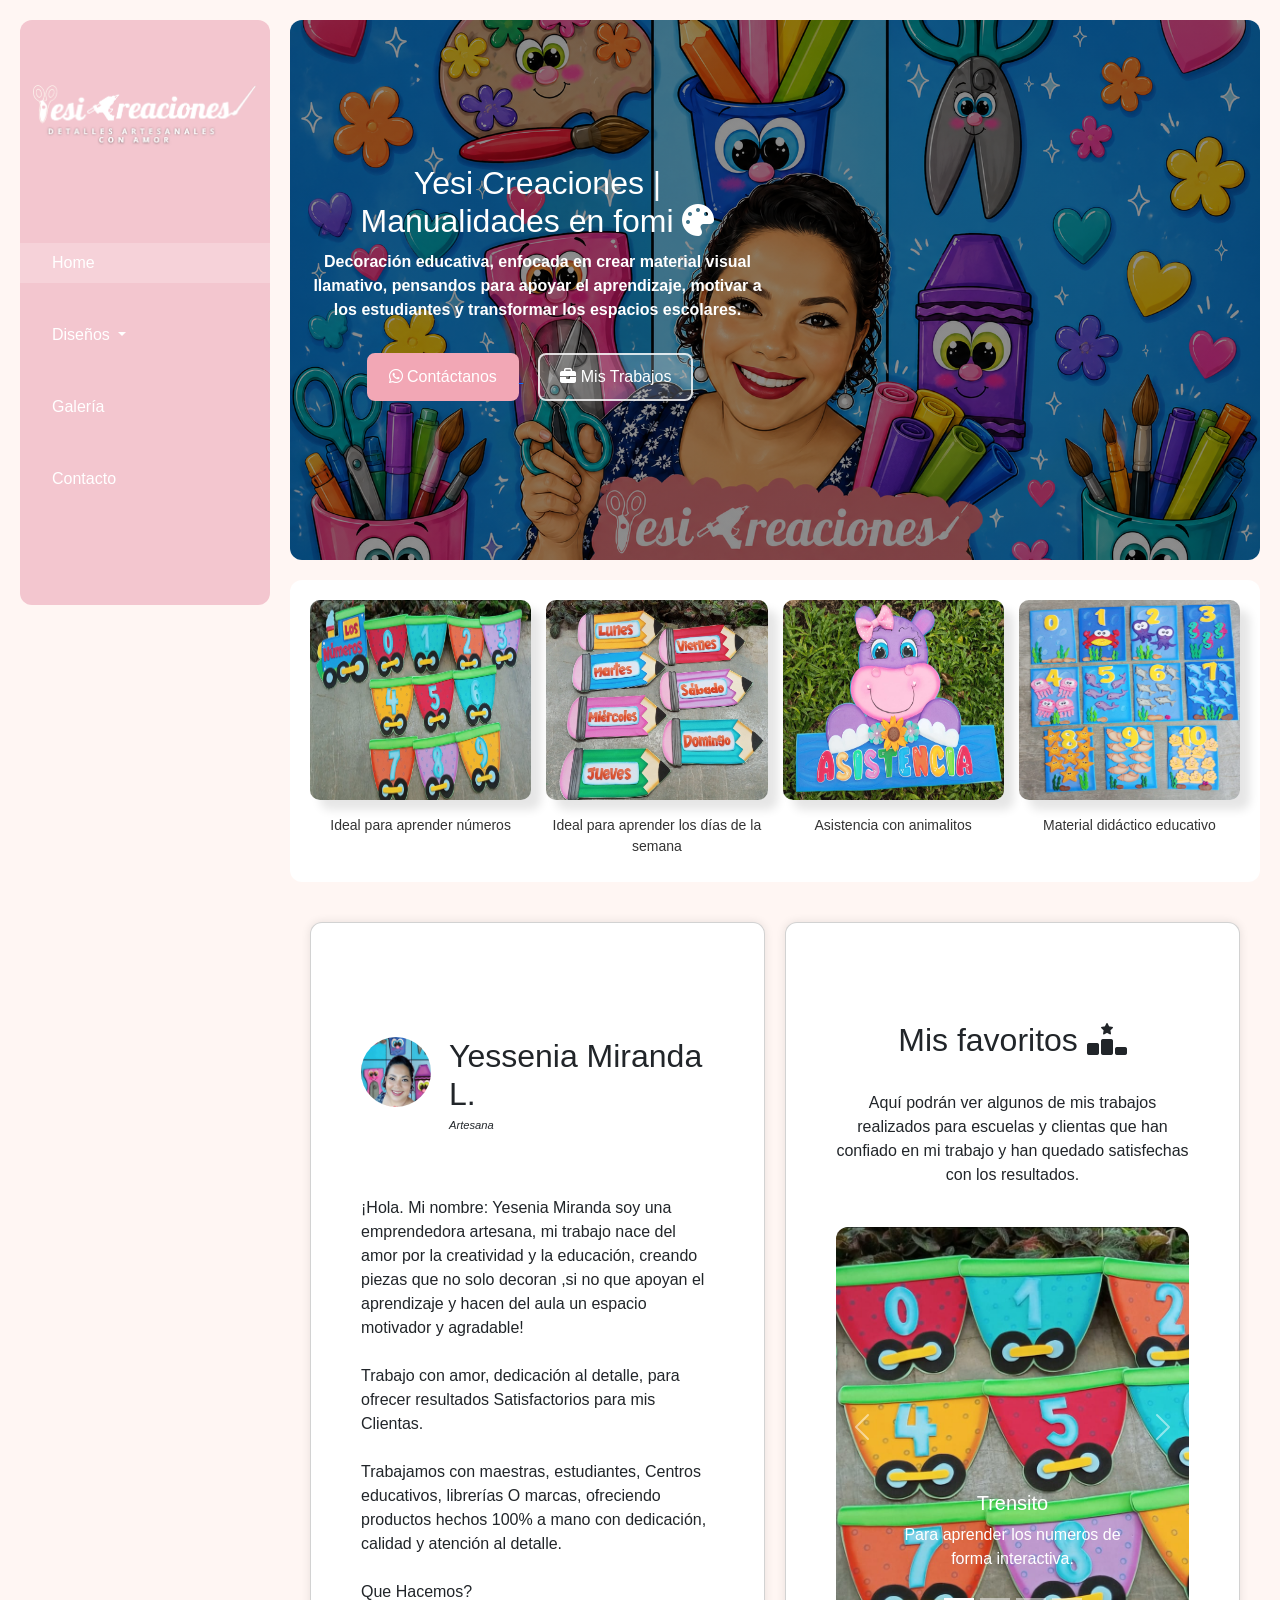
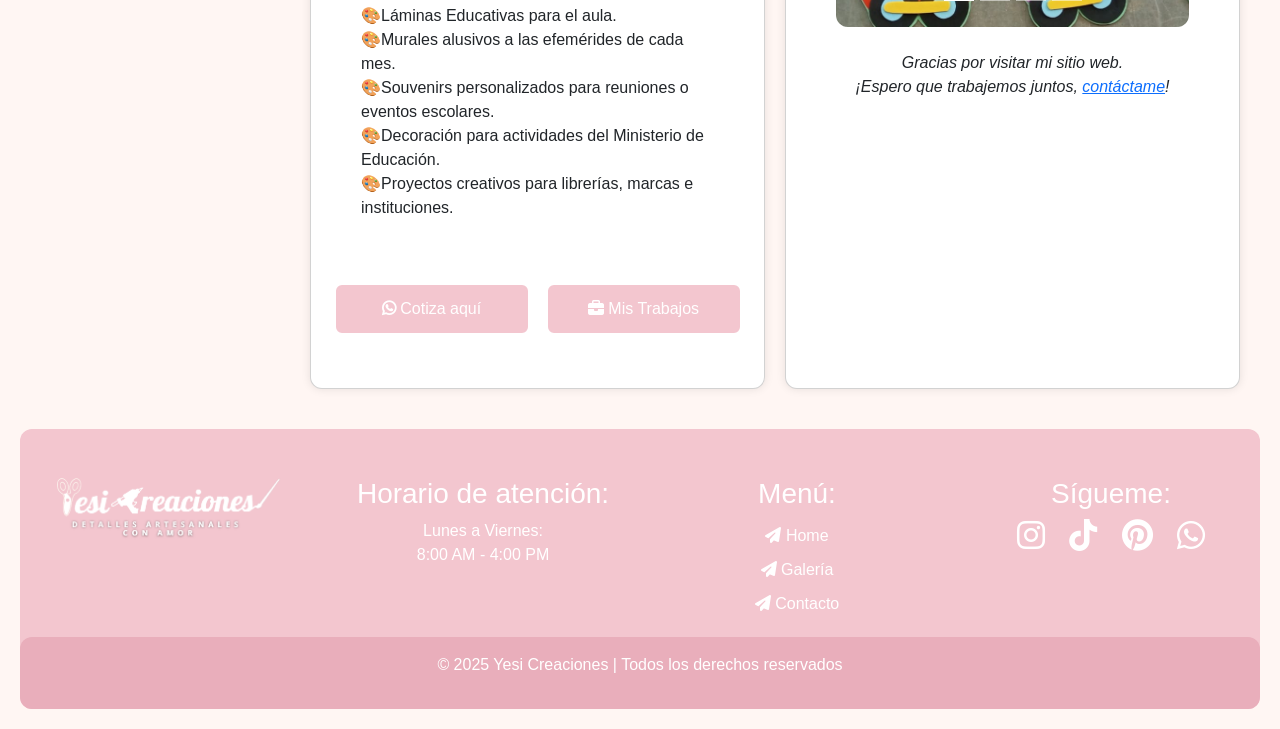
==== commit 95b2a70d: "agrego categoria valores" ====
--- a/index.html
+++ b/index.html
@@ -88,6 +88,7 @@
                         <li><a class="dropdown-item" href="abecedario.html">Abecedario</a></li>
                         <li><a class="dropdown-item" href="numeros.html">Números</a></li>
                         <li><a class="dropdown-item" href="vocales.html">Vocales</a></li>
+                        <li><a class="dropdown-item" href="valores.html">Valores</a></li>
                     </ul>
                 </li>
     
--- a/styles/index.css
+++ b/styles/index.css
@@ -161,9 +161,9 @@
 .hero {
     grid-area: hero;
     /* Fondo con overlay para legibilidad */
-    background: linear-gradient(rgba(0,0,0,0.45), rgba(0,0,0,0.45)), url("../imgs/heroYee.jpeg");
+    background: linear-gradient(rgba(0,0,0,0.45), rgba(0,0,0,0.45)), url("../imgs/heroYeAnimeXl.png");
     /* background-attachment: fixed; para que la img de fondo no se mueva al hacer scroll */
-    /* background-position: center; */
+    background-position: center;
     background-size: cover;
     background-repeat: no-repeat;
     border-radius: 12px;
@@ -501,6 +501,8 @@
     }
 
     .hero {
+        background: linear-gradient(rgba(0,0,0,0.45), rgba(0,0,0,0.45)), url("../imgs/heroYeAnime.jpeg"); /* imagen de fondo con overlay oscuro */
+        background-size: cover; /* hago que la imagen de fondo cubra todo el área */
         grid-template-columns: 1fr;
         background-position: center;
         grid-template-areas:
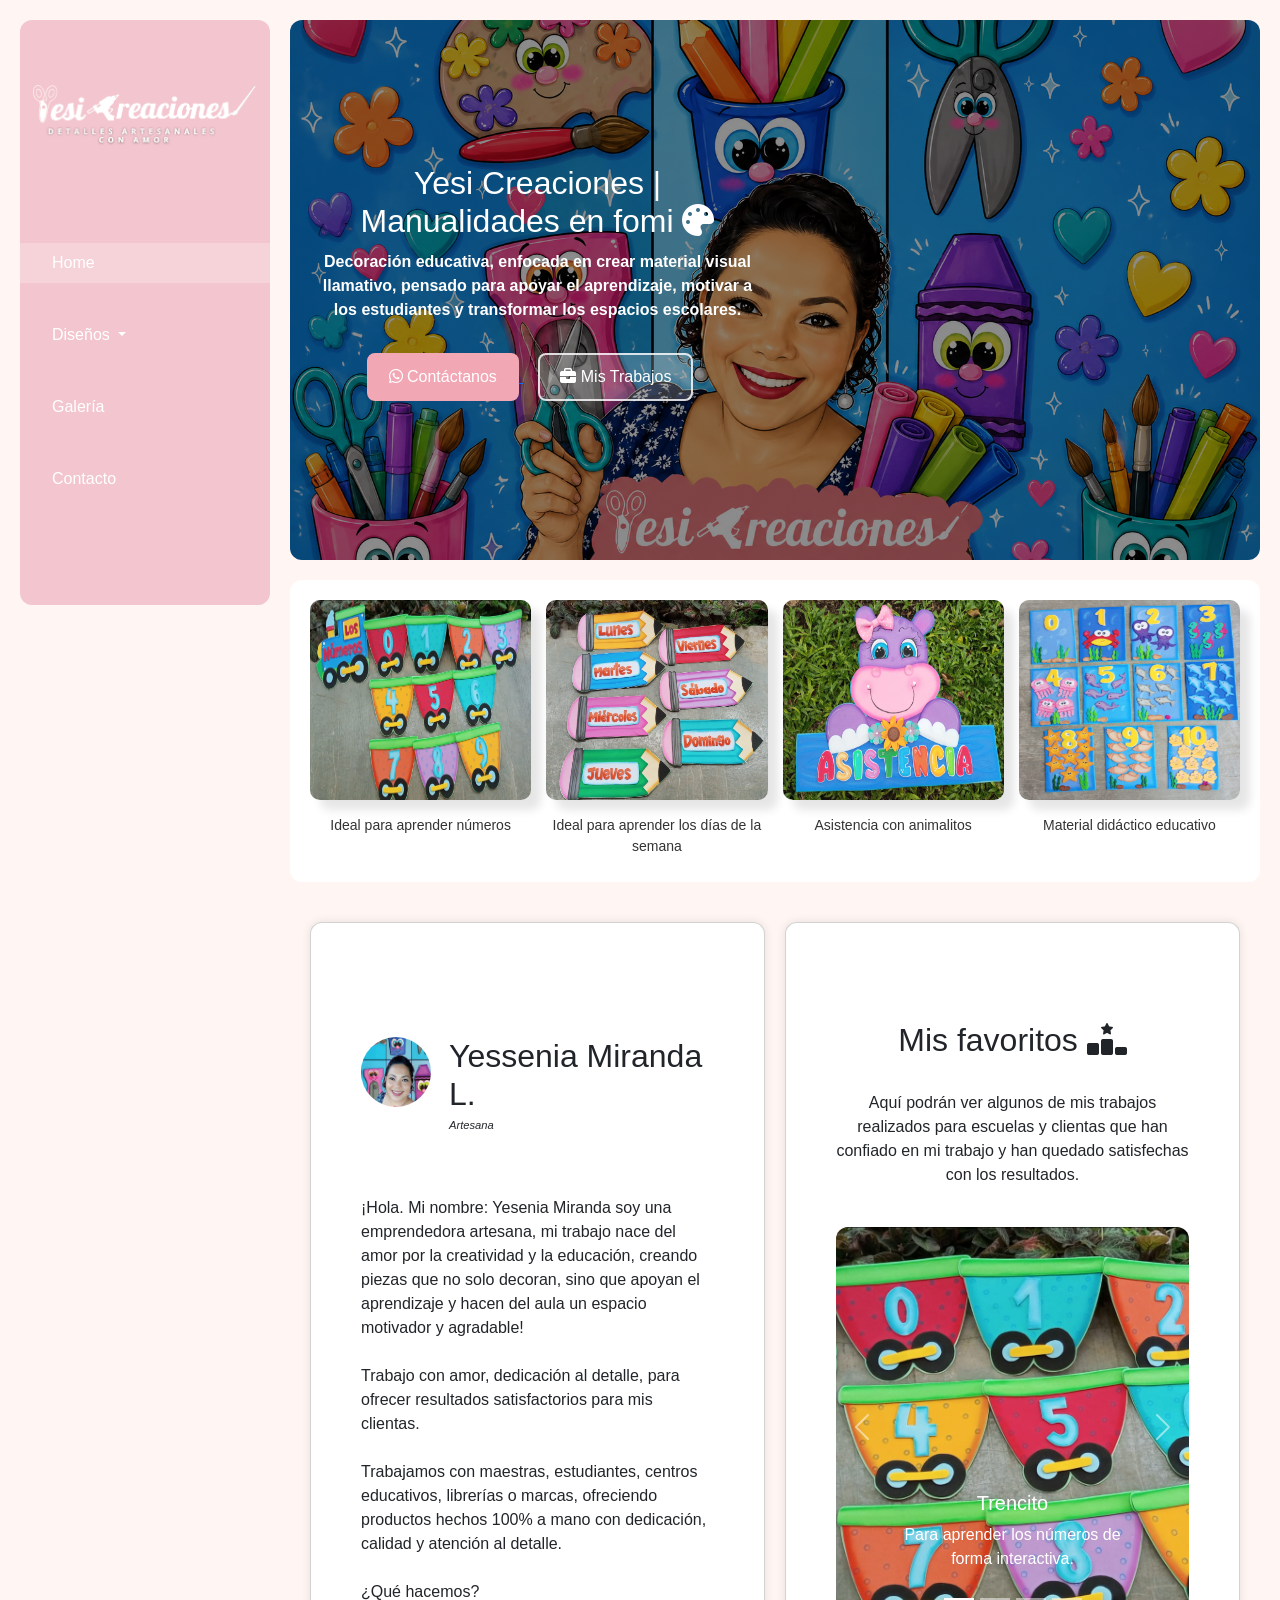
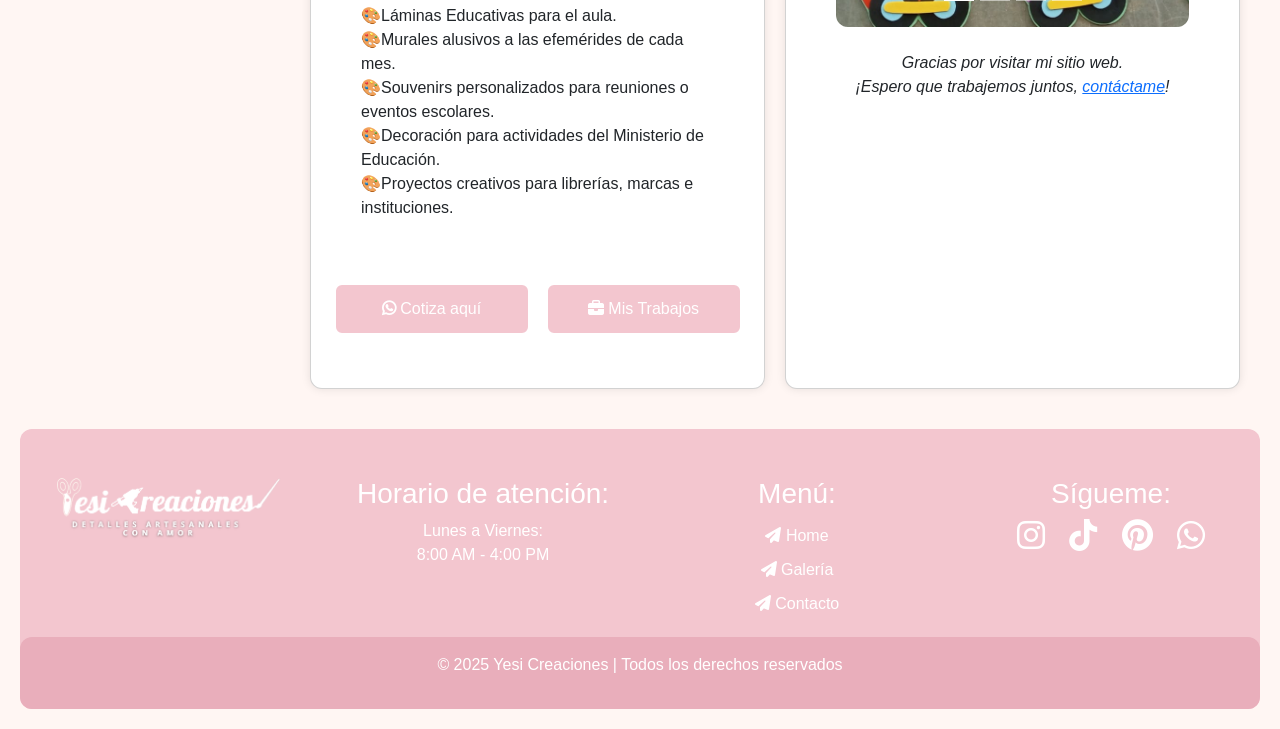
==== commit 0d155594: "correccion de errores ortograficos, fotos rotas y descripciones" ====
--- a/index.html
+++ b/index.html
@@ -89,6 +89,8 @@
                         <li><a class="dropdown-item" href="numeros.html">Números</a></li>
                         <li><a class="dropdown-item" href="vocales.html">Vocales</a></li>
                         <li><a class="dropdown-item" href="valores.html">Valores</a></li>
+                        <li><a class="dropdown-item" href="meses.html">Meses del Año</a></li>
+                        <li><a class="dropdown-item" href="identificadores.html">Identificadores Puertas</a></li>
                     </ul>
                 </li>
     
@@ -106,7 +108,7 @@
         <header class="hero">
             <div class="hero-text">
                 <h1>Yesi Creaciones | Manualidades en fomi <i class="fa-solid fa-palette"></i></h1>
-                <p>Decoración educativa, enfocada en crear material visual llamativo, pensandos para apoyar el
+                <p>Decoración educativa, enfocada en crear material visual llamativo, pensado para apoyar el
                     aprendizaje, motivar a los estudiantes y transformar los espacios escolares.</p>
 
                 <a href="https://wa.me/50763247221?text=Hola%20Yesi%20Creaciones%2C%20me%20gustar%C3%ADa%20cotizar%20un%20trabajo"
@@ -171,16 +173,16 @@
 
                 <p class="parrafo-principal">
                     ¡Hola. Mi nombre: Yesenia Miranda soy una emprendedora artesana, mi trabajo nace del amor por la
-                    creatividad y la educación, creando piezas que no solo decoran ,si no que apoyan el aprendizaje y
+                    creatividad y la educación, creando piezas que no solo decoran, sino que apoyan el aprendizaje y
                     hacen del aula un espacio motivador y agradable! <br> <br>
 
-                    Trabajo con amor, dedicación al detalle, para ofrecer resultados Satisfactorios para mis
-                    Clientas.<br><br>
+                    Trabajo con amor, dedicación al detalle, para ofrecer resultados satisfactorios para mis
+                    clientas.<br><br>
                     Trabajamos con maestras, estudiantes,
-                    Centros educativos, librerías O marcas, ofreciendo productos hechos 100% a mano con dedicación,
+                    centros educativos, librerías o marcas, ofreciendo productos hechos 100% a mano con dedicación,
                     calidad y atención al detalle. <br> <br>
 
-                    Que Hacemos? <br>
+                    ¿Qué hacemos? <br>
                     🎨Láminas Educativas para el aula.
                     <br>
                     🎨Murales alusivos a las efemérides de cada mes.
@@ -230,8 +232,8 @@
                         <div class="carousel-item active">
                             <img src="imgs/imgHero1.jpg" class="d-block w-100" alt="...">
                             <div class="carousel-caption d-none d-md-block">
-                                <h5>Trensito</h5>
-                                <p>Para aprender los numeros de forma interactiva.</p>
+                                <h5>Trencito</h5>
+                                <p>Para aprender los números de forma interactiva.</p>
                             </div>
                         </div>
                         <div class="carousel-item">
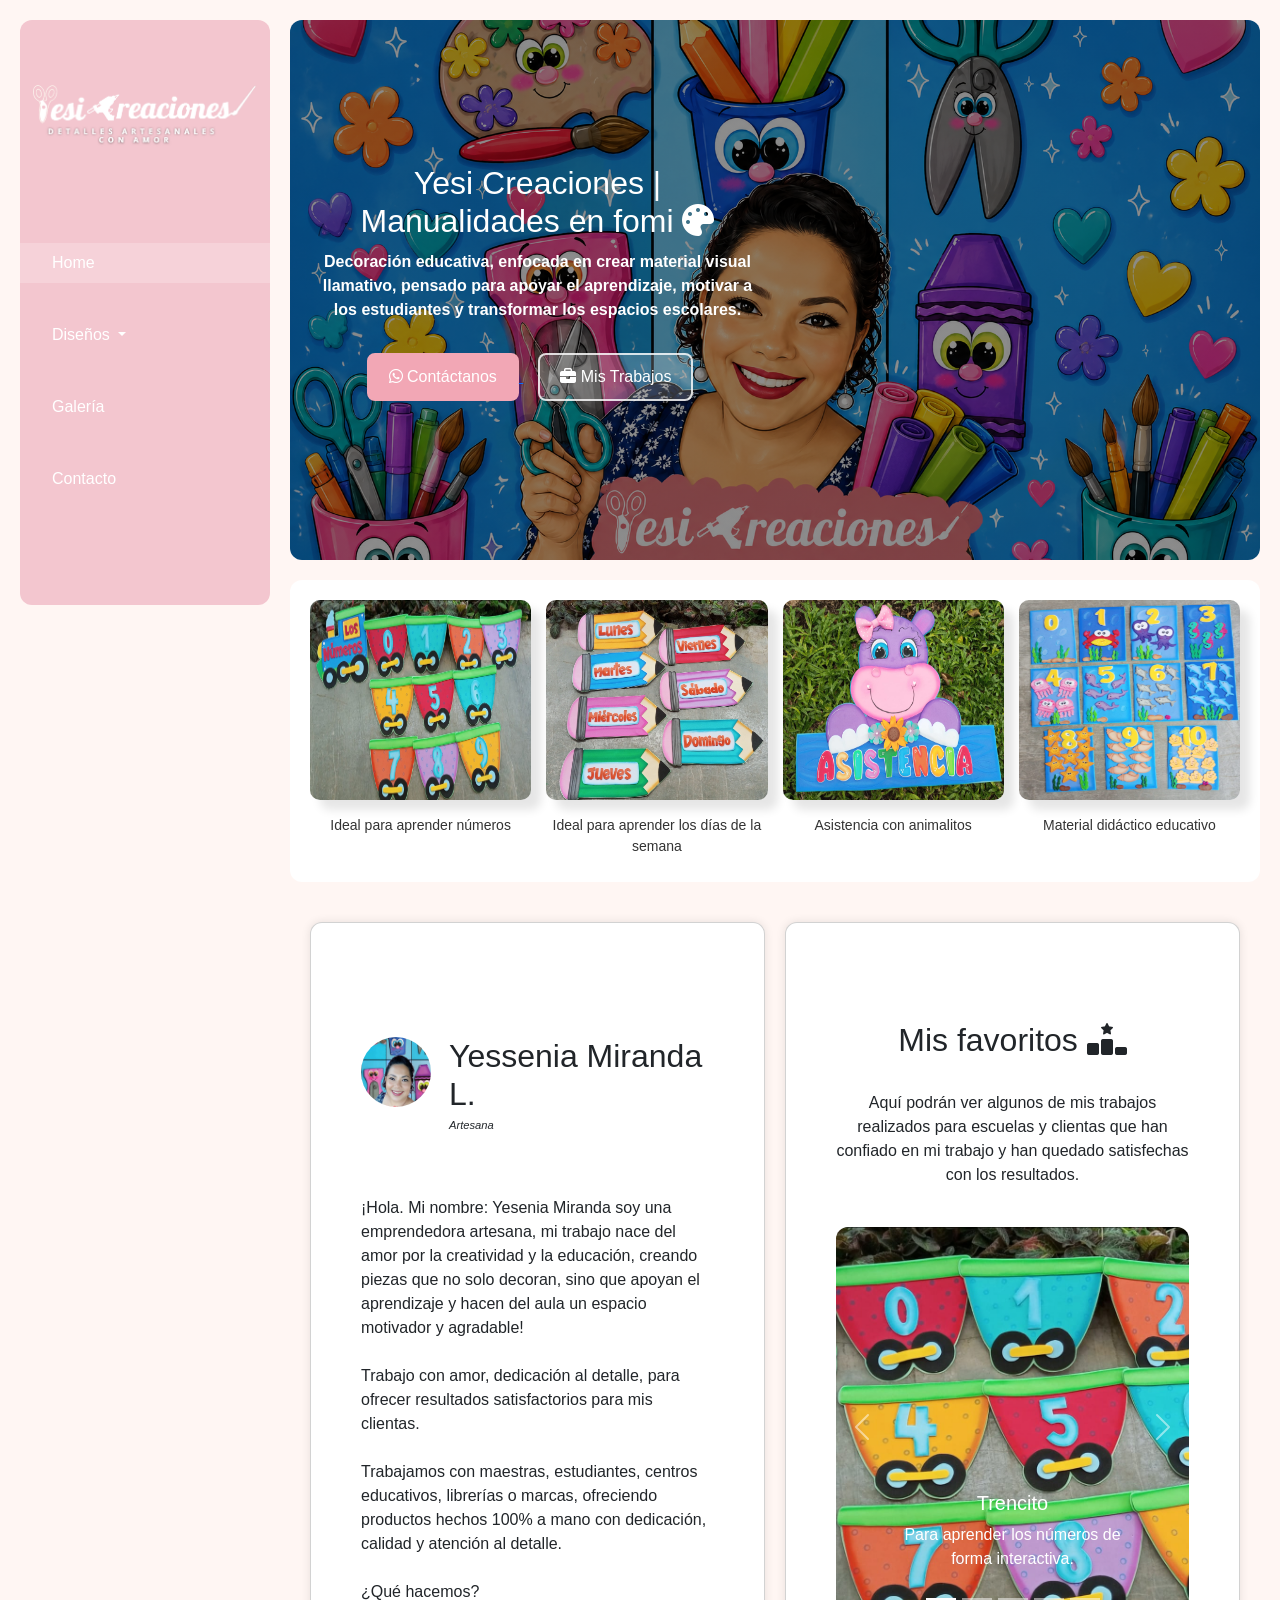
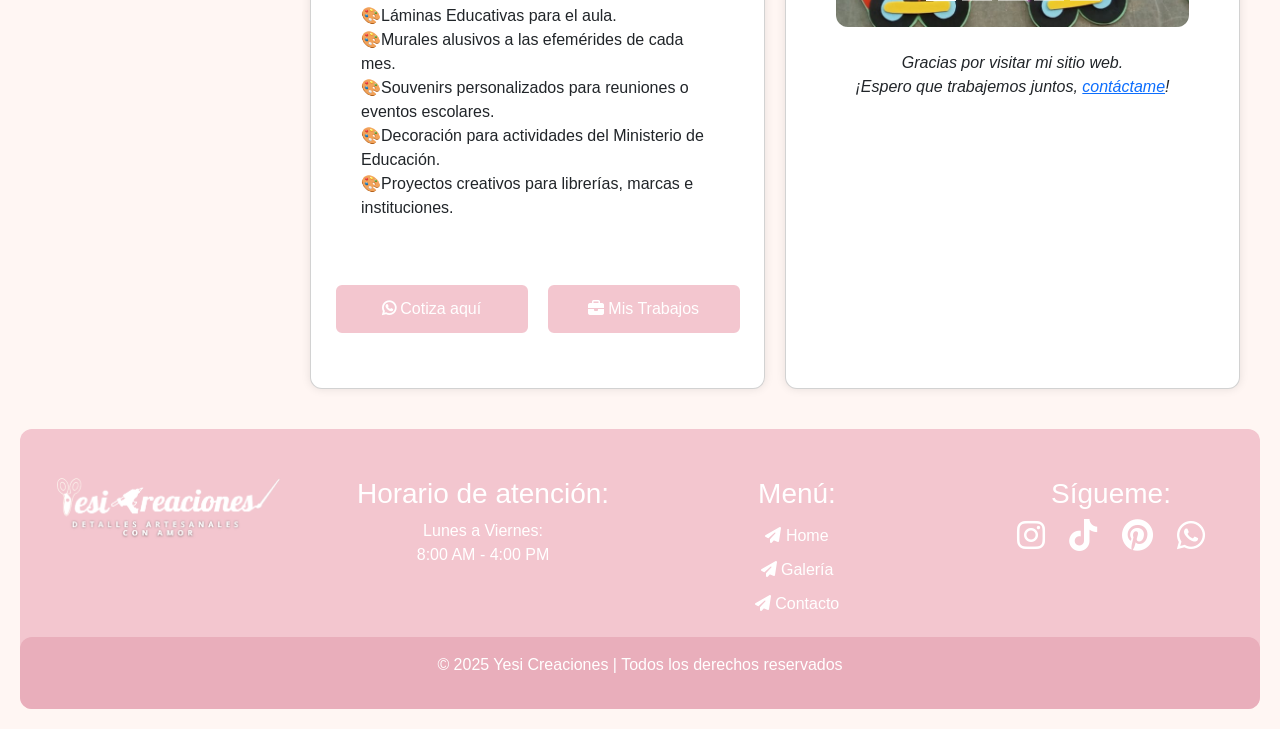
==== commit 915b25d4: "correccion de carrusel en home habian imgs rotas" ====
--- a/index.html
+++ b/index.html
@@ -227,6 +227,8 @@
                             aria-label="Slide 3"></button>
                         <button type="button" data-bs-target="#carouselExampleCaptions" data-bs-slide-to="3"
                             aria-label="Slide 4"></button>
+                        <button type="button" data-bs-target="#carouselExampleCaptions" data-bs-slide-to="4"
+                            aria-label="Slide 5"></button>
                     </div>
                     <div class="carousel-inner">
                         <div class="carousel-item active">
@@ -237,24 +239,31 @@
                             </div>
                         </div>
                         <div class="carousel-item">
-                            <img src="imgs/Manualidad-Sirenita-Asistencia.png" class="d-block w-100" alt="...">
-                            <div class="carousel-caption d-none d-md-block">
-                                <h5>Asistencia</h5>
-                                <p>Para llevar el control de asistencia de manera divertida.</p>
+                            <img src="imgs/Manualidad-abc-colmena2.jpeg" class="d-block w-100" alt="...">
+                            <div class="carousel-caption d-none d-md-block">
+                                <h5>Abecedario</h5>
+                                <p>Para aprender las letras de forma divertida.</p>
                             </div>
                         </div>
                         <div class="carousel-item">
-                            <img src="imgs/Manualidad-Cumpleaños-Oso.png" class="d-block w-100" alt="...">
-                            <div class="carousel-caption d-none d-md-block">
-                                <h5>Cumpleaños</h5>
-                                <p>Manualidades para fiestas infantiles.</p>
+                            <img src="imgs/Manualidad-Vocales-casitas.jpeg" class="d-block w-100" alt="...">
+                            <div class="carousel-caption d-none d-md-block">
+                                <h5>Vocales</h5>
+                                <p>Para aprender las vocales de forma divertida.</p>
                             </div>
                         </div>
                         <div class="carousel-item">
-                            <img src="imgs/Manualidad-Numeros-100-1000.png" class="d-block w-100" alt="...">
+                            <img src="imgs/Manualidad-Cantidades-frutas.jpeg" class="d-block w-100" alt="...">
                             <div class="carousel-caption d-none d-md-block">
                                 <h5>Números</h5>
                                 <p>Para aprender los números de forma divertida.</p>
+                            </div>
+                        </div>
+                        <div class="carousel-item">
+                            <img src="imgs/Manuliadad-palabras-pulpo.jpeg" class="d-block w-100" alt="...">
+                            <div class="carousel-caption d-none d-md-block">
+                                <h5>Palabras Mágicas</h5>
+                                <p>Para aprender palabras nuevas de forma divertida.</p>
                             </div>
                         </div>
                     </div>
